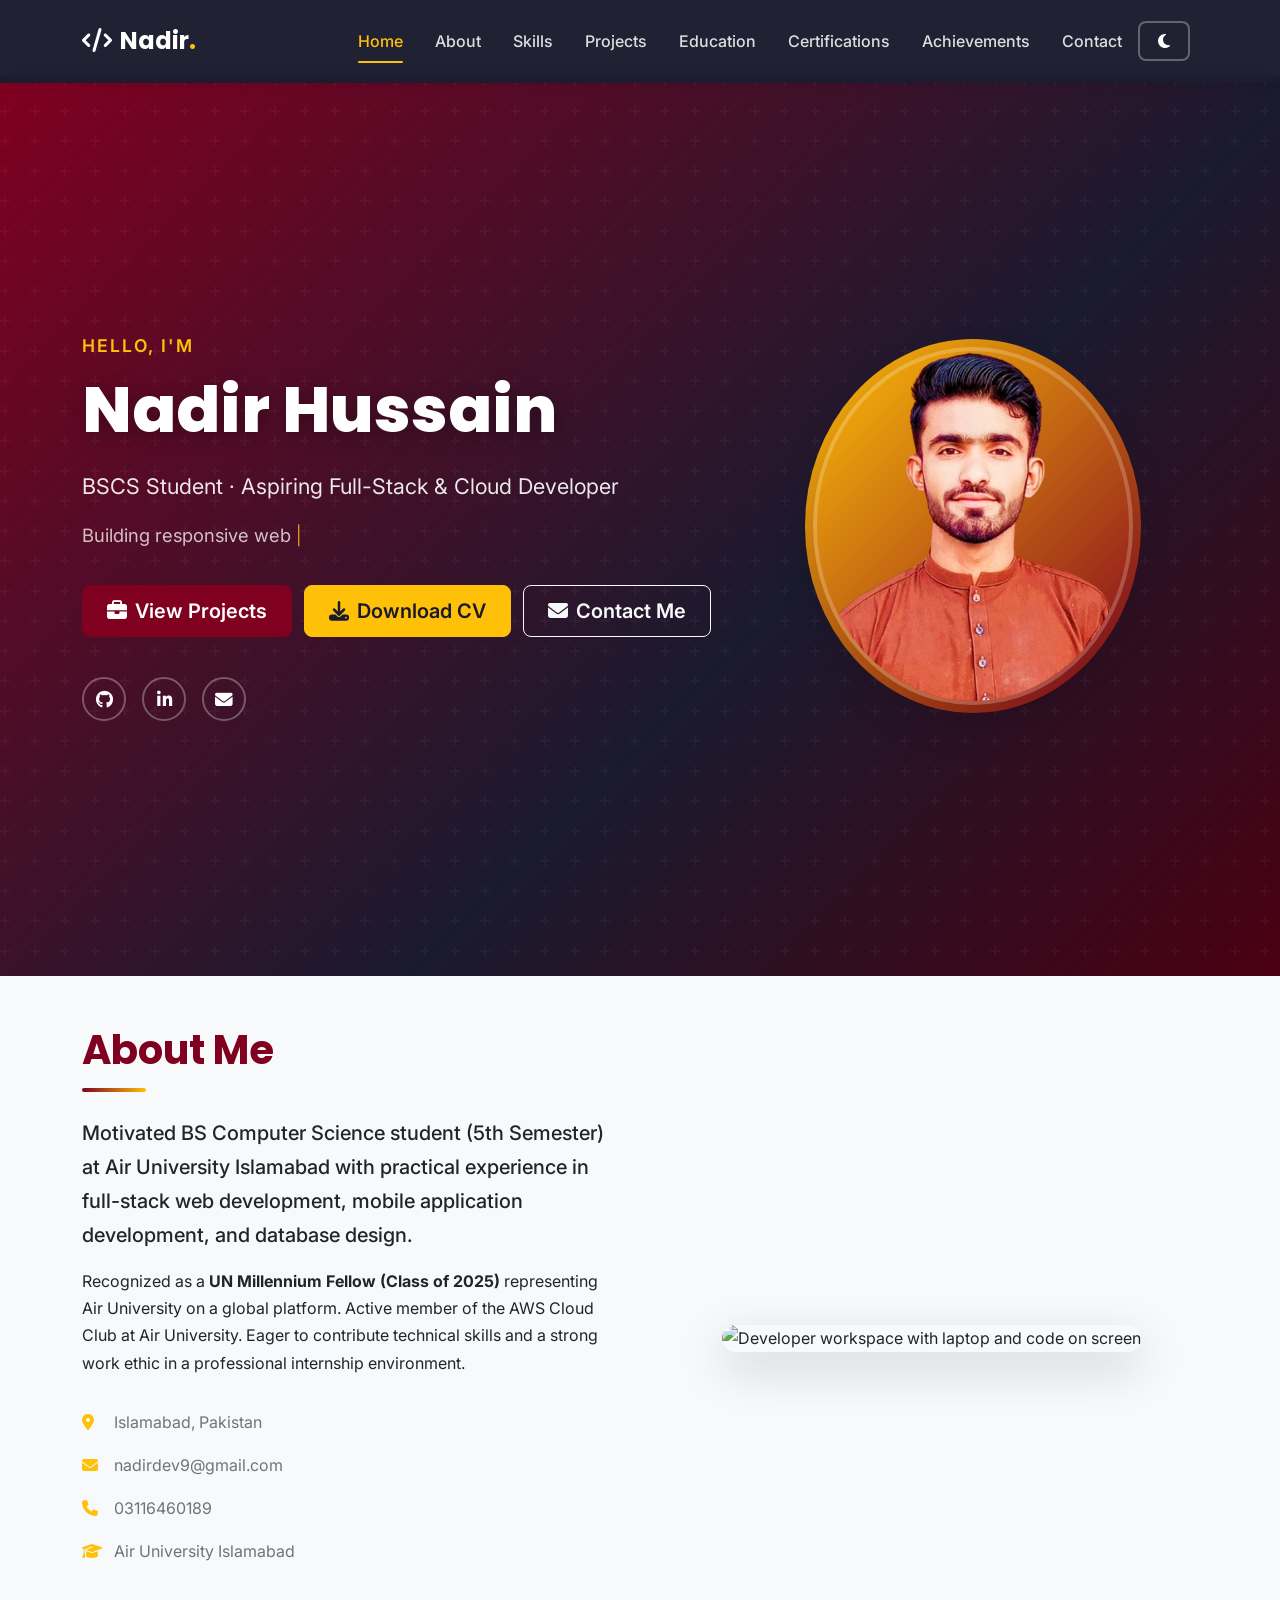
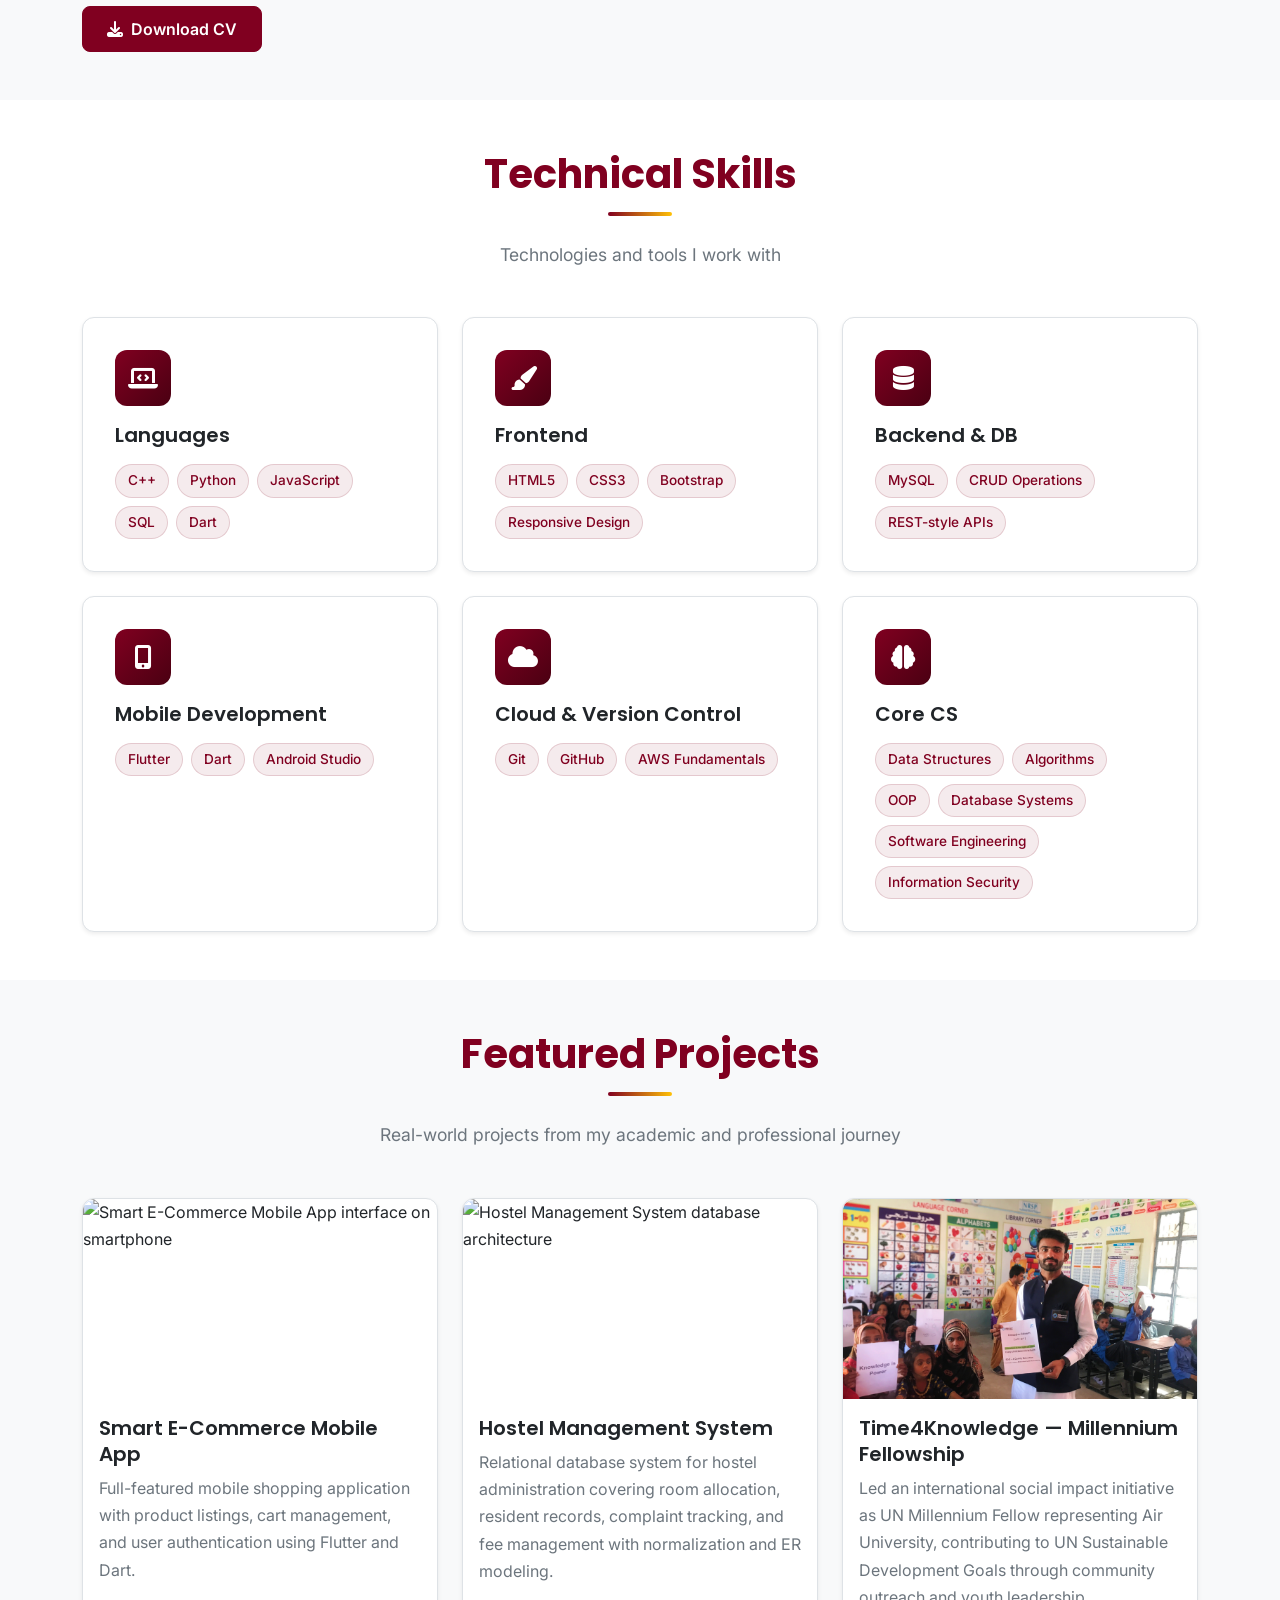
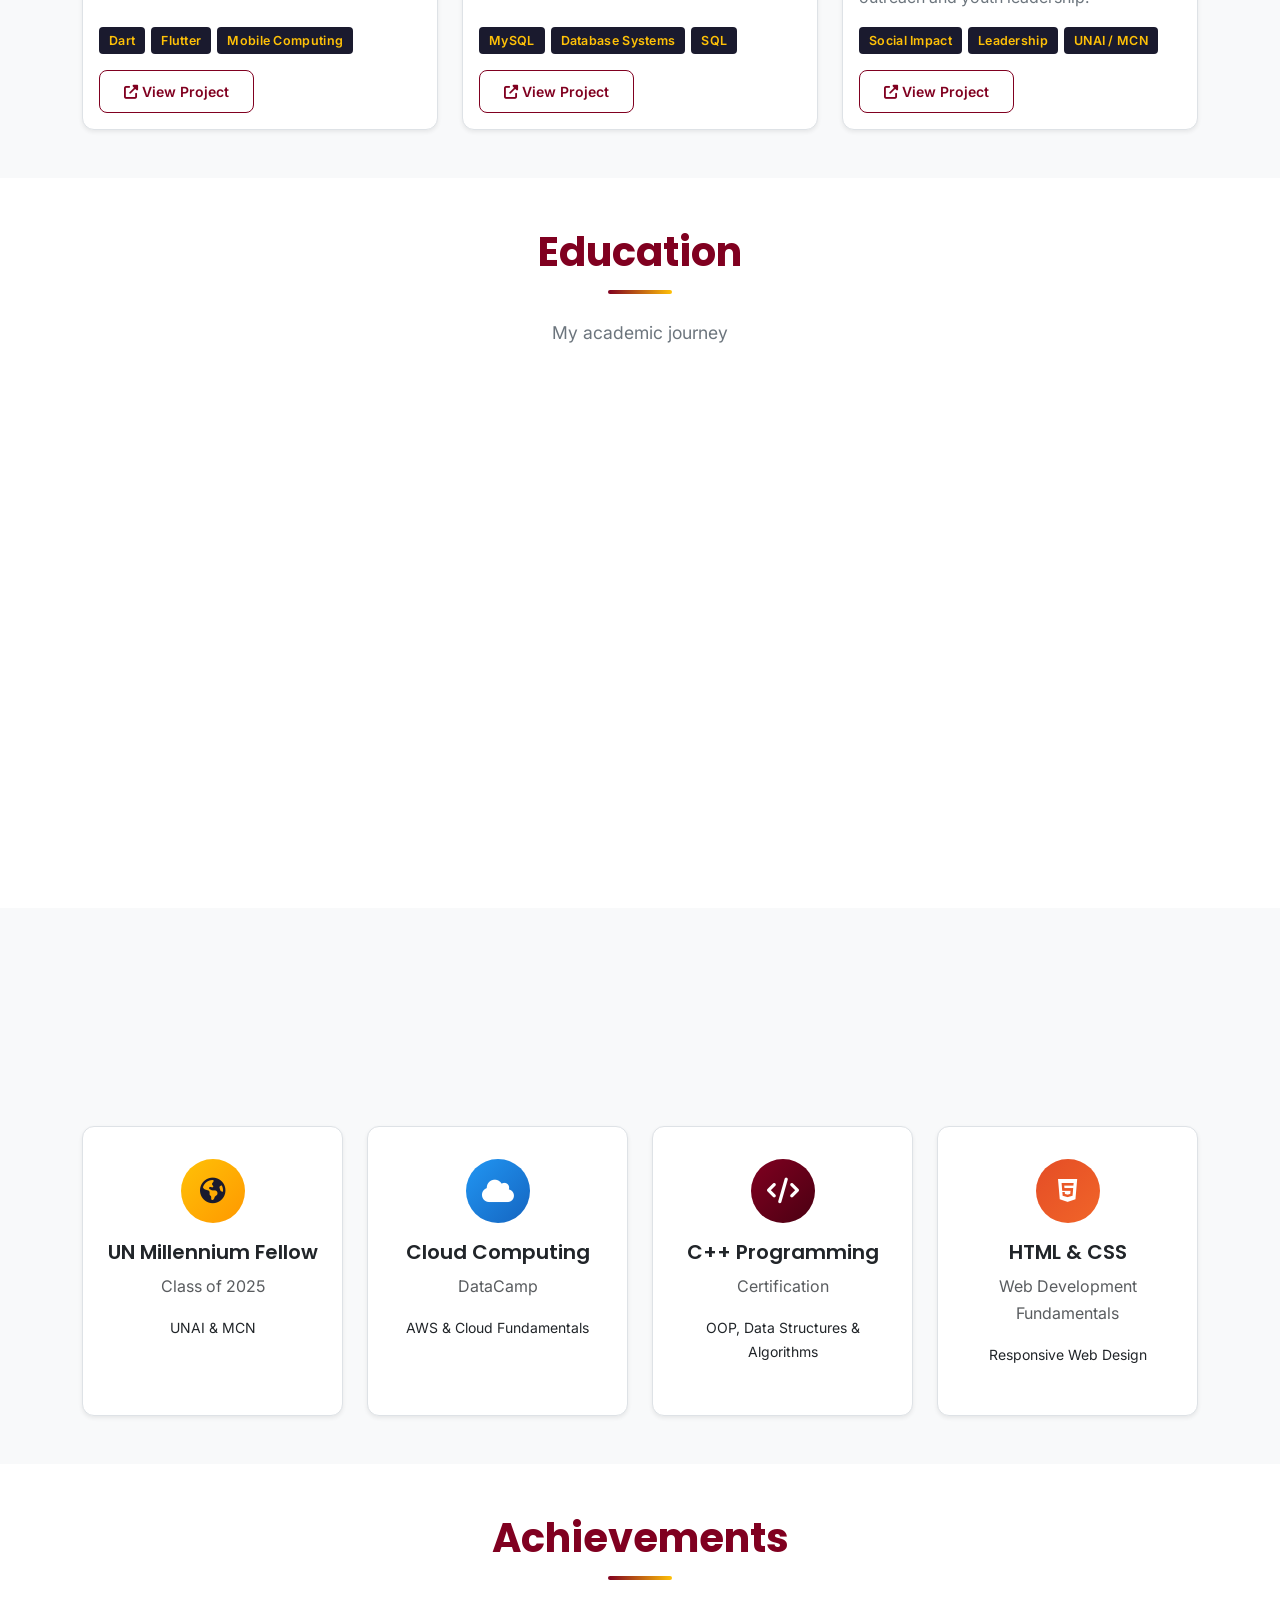
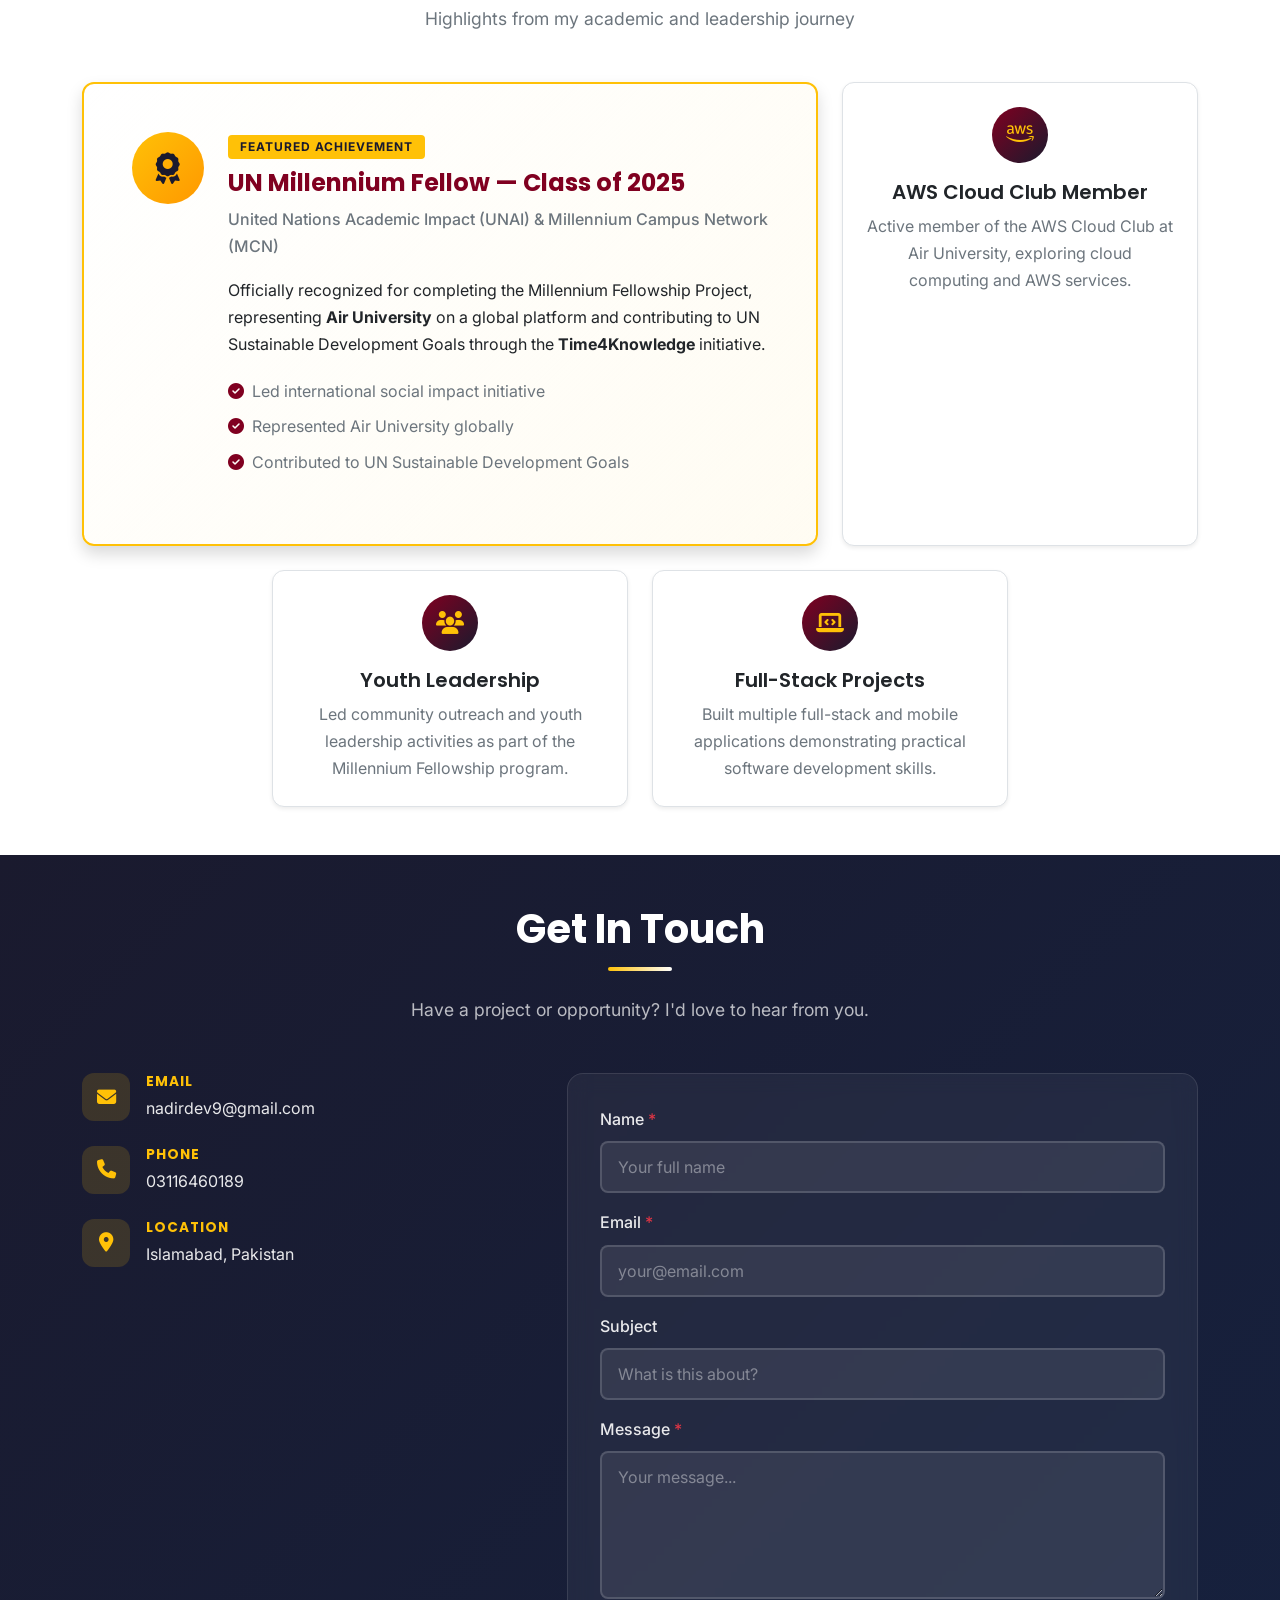
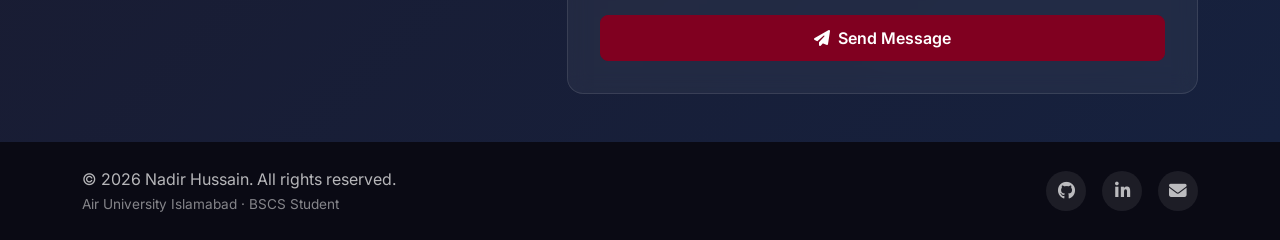
==== index.html @ 91038ac8 "Initial commit: HTML5, CSS3 and Bootstrap demo" ====
<!DOCTYPE html>
<html lang="en" data-theme="light">
<head>
    <meta charset="UTF-8">
    <meta name="viewport" content="width=device-width, initial-scale=1.0">
    <meta name="description" content="Nadir Hussain — BSCS Student, Aspiring Full-Stack & Cloud Developer. Portfolio showcasing projects, skills, and achievements.">
    <meta name="author" content="Nadir Hussain">
    <meta name="keywords" content="Nadir Hussain, Full Stack Developer, Flutter, AWS, Air University, Portfolio">
    <title>Nadir Hussain | Full-Stack & Cloud Developer</title>

    <!-- Google Fonts -->
    <link rel="preconnect" href="https://fonts.googleapis.com">
    <link rel="preconnect" href="https://fonts.gstatic.com" crossorigin>
    <link href="https://fonts.googleapis.com/css2?family=Inter:wght@400;500;600&family=Poppins:wght@600;700;800&display=swap" rel="stylesheet">

    <!-- Bootstrap 5 CDN -->
    <link href="https://cdn.jsdelivr.net/npm/bootstrap@5.3.3/dist/css/bootstrap.min.css" rel="stylesheet">

    <!-- Font Awesome -->
    <link rel="stylesheet" href="https://cdnjs.cloudflare.com/ajax/libs/font-awesome/6.5.0/css/all.min.css">

    <!-- Custom CSS -->
    <link rel="stylesheet" href="style.css">
</head>
<body>

    <!-- ===== SCROLL PROGRESS BAR ===== -->
    <div id="scroll-progress" class="scroll-progress" role="progressbar" aria-label="Page scroll progress" aria-valuemin="0" aria-valuemax="100" aria-valuenow="0"></div>

    <!-- ===== NAVBAR ===== -->
    <nav class="navbar navbar-expand-lg fixed-top" id="mainNavbar" aria-label="Main navigation">
        <div class="container">
            <a class="navbar-brand fw-bold" href="#home">
                <i class="fas fa-code me-2" aria-hidden="true"></i>Nadir<span class="text-accent">.</span>
            </a>

            <div class="d-flex align-items-center order-lg-2 ms-auto ms-lg-0">
                <!-- Dark / Light Mode Toggle -->
                <button id="theme-toggle" class="btn btn-theme-toggle me-2" type="button" aria-label="Toggle dark mode">
                    <i class="fas fa-moon" id="theme-icon" aria-hidden="true"></i>
                </button>

                <button class="navbar-toggler" type="button" data-bs-toggle="collapse" data-bs-target="#navbarNav"
                        aria-controls="navbarNav" aria-expanded="false" aria-label="Toggle navigation">
                    <span class="navbar-toggler-icon"></span>
                </button>
            </div>

            <div class="collapse navbar-collapse" id="navbarNav">
                <ul class="navbar-nav ms-auto">
                    <li class="nav-item"><a class="nav-link active" href="#home">Home</a></li>
                    <li class="nav-item"><a class="nav-link" href="#about">About</a></li>
                    <li class="nav-item"><a class="nav-link" href="#skills">Skills</a></li>
                    <li class="nav-item"><a class="nav-link" href="#projects">Projects</a></li>
                    <li class="nav-item"><a class="nav-link" href="#education">Education</a></li>
                    <li class="nav-item"><a class="nav-link" href="#certifications">Certifications</a></li>
                    <li class="nav-item"><a class="nav-link" href="#achievements">Achievements</a></li>
                    <li class="nav-item"><a class="nav-link" href="#contact">Contact</a></li>
                </ul>
            </div>
        </div>
    </nav>

    <!-- ===== HERO SECTION ===== -->
    <header id="home" class="hero-section d-flex align-items-center">
        <div class="hero-overlay"></div>
        <div class="container position-relative">
            <div class="row align-items-center">
                <div class="col-lg-7 text-center text-lg-start">
                    <p class="hero-greeting fade-in">Hello, I'm</p>
                    <h1 class="hero-name fade-in">Nadir Hussain</h1>
                    <p class="hero-title fade-in">
                        BSCS Student · Aspiring Full-Stack &amp; Cloud Developer
                    </p>
                    <p class="hero-tagline fade-in">
                        <span id="typing-text" aria-live="polite"></span>
                        <span class="typing-cursor" aria-hidden="true">|</span>
                    </p>
                    <div class="hero-buttons fade-in">
                        <a href="#projects" class="btn btn-primary btn-lg me-2 mb-2">
                            <i class="fas fa-briefcase me-2" aria-hidden="true"></i>View Projects
                        </a>
                        <a href="assets/Nadir_Hussain_CV.docx" class="btn btn-accent btn-lg me-2 mb-2" download>
                            <i class="fas fa-download me-2" aria-hidden="true"></i>Download CV
                        </a>
                        <a href="#contact" class="btn btn-outline-light btn-lg mb-2">
                            <i class="fas fa-envelope me-2" aria-hidden="true"></i>Contact Me
                        </a>
                    </div>
                    <div class="hero-social fade-in">
                        <a href="https://github.com/inadirdev" target="_blank" rel="noopener noreferrer" aria-label="GitHub profile">
                            <i class="fab fa-github" aria-hidden="true"></i>
                        </a>
                        <a href="https://www.linkedin.com/in/imnadirdev/" target="_blank" rel="noopener noreferrer" aria-label="LinkedIn profile">
                            <i class="fab fa-linkedin-in" aria-hidden="true"></i>
                        </a>
                        <a href="mailto:nadirdev9@gmail.com" aria-label="Send email">
                            <i class="fas fa-envelope" aria-hidden="true"></i>
                        </a>
                    </div>
                </div>
                <div class="col-lg-5 text-center mt-5 mt-lg-0 fade-in">
                    <div class="hero-avatar-wrapper">
                        <img src="assets/profile.jpg"
                             alt="Nadir Hussain — Professional portrait"
                             class="hero-avatar img-fluid"
                             width="320" height="320">
                    </div>
                </div>
            </div>
        </div>
    </header>

    <!-- ===== ABOUT SECTION ===== -->
    <section id="about" class="py-5 section-padding">
        <div class="container">
            <div class="row align-items-center g-5">
                <div class="col-lg-6 reveal">
                    <h2 class="section-title">About Me</h2>
                    <p class="lead about-lead">
                        Motivated BS Computer Science student (5th Semester) at Air University Islamabad
                        with practical experience in full-stack web development, mobile application
                        development, and database design.
                    </p>
                    <p>
                        Recognized as a <strong>UN Millennium Fellow (Class of 2025)</strong> representing
                        Air University on a global platform. Active member of the AWS Cloud Club at
                        Air University. Eager to contribute technical skills and a strong work ethic
                        in a professional internship environment.
                    </p>
                    <ul class="about-info list-unstyled mt-4">
                        <li><i class="fas fa-map-marker-alt me-2 text-accent" aria-hidden="true"></i>Islamabad, Pakistan</li>
                        <li><i class="fas fa-envelope me-2 text-accent" aria-hidden="true"></i>nadirdev9@gmail.com</li>
                        <li><i class="fas fa-phone me-2 text-accent" aria-hidden="true"></i>03116460189</li>
                        <li><i class="fas fa-graduation-cap me-2 text-accent" aria-hidden="true"></i>Air University Islamabad</li>
                    </ul>
                    <a href="assets/Nadir_Hussain_CV.docx" class="btn btn-primary mt-3" download>
                        <i class="fas fa-download me-2" aria-hidden="true"></i>Download CV
                    </a>
                </div>
                <div class="col-lg-6 text-center reveal">
                    <div class="about-image-wrapper">
                        <img src="https://images.unsplash.com/photo-1517694712202-14dd9538aa97?w=600&h=400&fit=crop"
                             alt="Developer workspace with laptop and code on screen"
                             class="img-fluid rounded-4 shadow-lg about-image"
                             loading="lazy"
                             width="600" height="400">
                    </div>
                </div>
            </div>
        </div>
    </section>

    <!-- ===== SKILLS SECTION ===== -->
    <section id="skills" class="py-5 section-padding bg-section">
        <div class="container">
            <div class="text-center mb-5 reveal">
                <h2 class="section-title text-center">Technical Skills</h2>
                <p class="section-subtitle">Technologies and tools I work with</p>
            </div>

            <div class="row g-4">
                <!-- Languages -->
                <div class="col-sm-6 col-lg-4 reveal">
                    <div class="card h-100 skill-card shadow-sm">
                        <div class="card-body">
                            <div class="skill-icon"><i class="fas fa-laptop-code" aria-hidden="true"></i></div>
                            <h5 class="card-title">Languages</h5>
                            <div class="skill-tags">
                                <span class="skill-badge">C++</span>
                                <span class="skill-badge">Python</span>
                                <span class="skill-badge">JavaScript</span>
                                <span class="skill-badge">SQL</span>
                                <span class="skill-badge">Dart</span>
                            </div>
                        </div>
                    </div>
                </div>

                <!-- Frontend -->
                <div class="col-sm-6 col-lg-4 reveal">
                    <div class="card h-100 skill-card shadow-sm">
                        <div class="card-body">
                            <div class="skill-icon"><i class="fas fa-paint-brush" aria-hidden="true"></i></div>
                            <h5 class="card-title">Frontend</h5>
                            <div class="skill-tags">
                                <span class="skill-badge">HTML5</span>
                                <span class="skill-badge">CSS3</span>
                                <span class="skill-badge">Bootstrap</span>
                                <span class="skill-badge">Responsive Design</span>
                            </div>
                        </div>
                    </div>
                </div>

                <!-- Backend & DB -->
                <div class="col-sm-6 col-lg-4 reveal">
                    <div class="card h-100 skill-card shadow-sm">
                        <div class="card-body">
                            <div class="skill-icon"><i class="fas fa-database" aria-hidden="true"></i></div>
                            <h5 class="card-title">Backend &amp; DB</h5>
                            <div class="skill-tags">
                                <span class="skill-badge">MySQL</span>
                                <span class="skill-badge">CRUD Operations</span>
                                <span class="skill-badge">REST-style APIs</span>
                            </div>
                        </div>
                    </div>
                </div>

                <!-- Mobile Development -->
                <div class="col-sm-6 col-lg-4 reveal">
                    <div class="card h-100 skill-card shadow-sm">
                        <div class="card-body">
                            <div class="skill-icon"><i class="fas fa-mobile-alt" aria-hidden="true"></i></div>
                            <h5 class="card-title">Mobile Development</h5>
                            <div class="skill-tags">
                                <span class="skill-badge">Flutter</span>
                                <span class="skill-badge">Dart</span>
                                <span class="skill-badge">Android Studio</span>
                            </div>
                        </div>
                    </div>
                </div>

                <!-- Cloud & Version Control -->
                <div class="col-sm-6 col-lg-4 reveal">
                    <div class="card h-100 skill-card shadow-sm">
                        <div class="card-body">
                            <div class="skill-icon"><i class="fas fa-cloud" aria-hidden="true"></i></div>
                            <h5 class="card-title">Cloud &amp; Version Control</h5>
                            <div class="skill-tags">
                                <span class="skill-badge">Git</span>
                                <span class="skill-badge">GitHub</span>
                                <span class="skill-badge">AWS Fundamentals</span>
                            </div>
                        </div>
                    </div>
                </div>

                <!-- Core CS -->
                <div class="col-sm-6 col-lg-4 reveal">
                    <div class="card h-100 skill-card shadow-sm">
                        <div class="card-body">
                            <div class="skill-icon"><i class="fas fa-brain" aria-hidden="true"></i></div>
                            <h5 class="card-title">Core CS</h5>
                            <div class="skill-tags">
                                <span class="skill-badge">Data Structures</span>
                                <span class="skill-badge">Algorithms</span>
                                <span class="skill-badge">OOP</span>
                                <span class="skill-badge">Database Systems</span>
                                <span class="skill-badge">Software Engineering</span>
                                <span class="skill-badge">Information Security</span>
                            </div>
                        </div>
                    </div>
                </div>
            </div>
        </div>
    </section>

    <!-- ===== PROJECTS SECTION ===== -->
    <section id="projects" class="py-5 section-padding">
        <div class="container">
            <div class="text-center mb-5 reveal">
                <h2 class="section-title text-center">Featured Projects</h2>
                <p class="section-subtitle">Real-world projects from my academic and professional journey</p>
            </div>

            <div class="row g-4">
                <!-- Project 1 -->
                <div class="col-md-6 col-lg-4 reveal">
                    <article class="card h-100 project-card shadow-sm">
                        <img src="https://images.unsplash.com/photo-1512941937669-90a1b58e7e9c?w=600&h=300&fit=crop"
                             class="card-img-top" alt="Smart E-Commerce Mobile App interface on smartphone"
                             loading="lazy" width="600" height="300">
                        <div class="card-body d-flex flex-column">
                            <h5 class="card-title">Smart E-Commerce Mobile App</h5>
                            <p class="card-text flex-grow-1">
                                Full-featured mobile shopping application with product listings, cart
                                management, and user authentication using Flutter and Dart.
                            </p>
                            <div class="project-tags mb-3">
                                <span class="project-tag">Dart</span>
                                <span class="project-tag">Flutter</span>
                                <span class="project-tag">Mobile Computing</span>
                            </div>
                            <a href="#" class="btn btn-outline-primary btn-sm align-self-start" aria-label="View Smart E-Commerce Mobile App project">
                                <i class="fas fa-external-link-alt me-1" aria-hidden="true"></i>View Project
                            </a>
                        </div>
                    </article>
                </div>

                <!-- Project 2 -->
                <div class="col-md-6 col-lg-4 reveal">
                    <article class="card h-100 project-card shadow-sm">
                        <img src="https://images.unsplash.com/photo-1558494949-ef010cbdcc31?w=600&h=300&fit=crop"
                             class="card-img-top" alt="Hostel Management System database architecture"
                             loading="lazy" width="600" height="300">
                        <div class="card-body d-flex flex-column">
                            <h5 class="card-title">Hostel Management System</h5>
                            <p class="card-text flex-grow-1">
                                Relational database system for hostel administration covering room allocation,
                                resident records, complaint tracking, and fee management with normalization
                                and ER modeling.
                            </p>
                            <div class="project-tags mb-3">
                                <span class="project-tag">MySQL</span>
                                <span class="project-tag">Database Systems</span>
                                <span class="project-tag">SQL</span>
                            </div>
                            <a href="#" class="btn btn-outline-primary btn-sm align-self-start" aria-label="View Hostel Management System project">
                                <i class="fas fa-external-link-alt me-1" aria-hidden="true"></i>View Project
                            </a>
                        </div>
                    </article>
                </div>

                <!-- Project 3 -->
                <div class="col-md-6 col-lg-4 reveal">
                    <article class="card h-100 project-card shadow-sm">
                        <img src="assets/millennium-fellowship.jpg"
                             class="card-img-top" alt="Millennium Fellowship Time4Knowledge social impact initiative"
                             loading="lazy" width="600" height="300">
                        <div class="card-body d-flex flex-column">
                            <h5 class="card-title">Time4Knowledge — Millennium Fellowship</h5>
                            <p class="card-text flex-grow-1">
                                Led an international social impact initiative as UN Millennium Fellow
                                representing Air University, contributing to UN Sustainable Development Goals
                                through community outreach and youth leadership.
                            </p>
                            <div class="project-tags mb-3">
                                <span class="project-tag">Social Impact</span>
                                <span class="project-tag">Leadership</span>
                                <span class="project-tag">UNAI / MCN</span>
                            </div>
                            <a href="https://www.millenniumfellows.org/fellow/2025/au-pk/nadir-hussain" class="btn btn-outline-primary btn-sm align-self-start" aria-label="View Time4Knowledge Millennium Fellowship project">
                                <i class="fas fa-external-link-alt me-1" aria-hidden="true"></i>View Project
                            </a>
                        </div>
                    </article>
                </div>
            </div>
        </div>
    </section>

    <!-- ===== EDUCATION SECTION ===== -->
    <section id="education" class="py-5 section-padding bg-section">
        <div class="container">
            <div class="text-center mb-5 reveal">
                <h2 class="section-title text-center">Education</h2>
                <p class="section-subtitle">My academic journey</p>
            </div>

            <div class="timeline reveal">
                <!-- Education Item 1 -->
                <div class="timeline-item">
                    <div class="timeline-marker"></div>
                    <div class="timeline-content card shadow-sm">
                        <div class="card-body">
                            <span class="timeline-date">2024 – Expected 2028</span>
                            <h5 class="card-title">BS Computer Science</h5>
                            <h6 class="timeline-institution">Air University, Islamabad</h6>
                            <p class="card-text mb-2">
                                Relevant Coursework: Programming Fundamentals, OOP, Data Structures,
                                Database Systems, Information Security, Mobile Computing, Software Engineering
                            </p>
                            <span class="skill-badge">5th Semester</span>
                        </div>
                    </div>
                </div>

                <!-- Education Item 2 -->
                <div class="timeline-item">
                    <div class="timeline-marker"></div>
                    <div class="timeline-content card shadow-sm">
                        <div class="card-body">
                            <span class="timeline-date">2022 – 2024</span>
                            <h5 class="card-title">ICS (Computer Science)</h5>
                            <h6 class="timeline-institution">Govt. Degree College Umerkot, Rajanpur</h6>
                            <p class="card-text mb-0">
                                Intermediate in Computer Science with focus on programming fundamentals
                                and mathematics.
                            </p>
                        </div>
                    </div>
                </div>
            </div>
        </div>
    </section>

    <!-- ===== CERTIFICATIONS SECTION ===== -->
    <section id="certifications" class="py-5 section-padding">
        <div class="container">
            <div class="text-center mb-5 reveal">
                <h2 class="section-title text-center">Certifications</h2>
                <p class="section-subtitle">Professional credentials and learning milestones</p>
            </div>

            <div class="row g-4">
                <div class="col-sm-6 col-lg-3 reveal">
                    <div class="card h-100 cert-card shadow-sm text-center">
                        <div class="card-body">
                            <div class="cert-icon cert-icon-gold">
                                <i class="fas fa-globe-americas" aria-hidden="true"></i>
                            </div>
                            <h5 class="card-title">UN Millennium Fellow</h5>
                            <p class="card-text text-muted">Class of 2025</p>
                            <p class="small">UNAI &amp; MCN</p>
                        </div>
                    </div>
                </div>

                <div class="col-sm-6 col-lg-3 reveal">
                    <div class="card h-100 cert-card shadow-sm text-center">
                        <div class="card-body">
                            <div class="cert-icon cert-icon-cloud">
                                <i class="fas fa-cloud" aria-hidden="true"></i>
                            </div>
                            <h5 class="card-title">Cloud Computing</h5>
                            <p class="card-text text-muted">DataCamp</p>
                            <p class="small">AWS &amp; Cloud Fundamentals</p>
                        </div>
                    </div>
                </div>

                <div class="col-sm-6 col-lg-3 reveal">
                    <div class="card h-100 cert-card shadow-sm text-center">
                        <div class="card-body">
                            <div class="cert-icon cert-icon-code">
                                <i class="fas fa-code" aria-hidden="true"></i>
                            </div>
                            <h5 class="card-title">C++ Programming</h5>
                            <p class="card-text text-muted">Certification</p>
                            <p class="small">OOP, Data Structures &amp; Algorithms</p>
                        </div>
                    </div>
                </div>

                <div class="col-sm-6 col-lg-3 reveal">
                    <div class="card h-100 cert-card shadow-sm text-center">
                        <div class="card-body">
                            <div class="cert-icon cert-icon-web">
                                <i class="fab fa-html5" aria-hidden="true"></i>
                            </div>
                            <h5 class="card-title">HTML &amp; CSS</h5>
                            <p class="card-text text-muted">Web Development Fundamentals</p>
                            <p class="small">Responsive Web Design</p>
                        </div>
                    </div>
                </div>
            </div>
        </div>
    </section>

    <!-- ===== ACHIEVEMENTS SECTION ===== -->
    <section id="achievements" class="py-5 section-padding bg-section">
        <div class="container">
            <div class="text-center mb-5 reveal">
                <h2 class="section-title text-center">Achievements</h2>
                <p class="section-subtitle">Highlights from my academic and leadership journey</p>
            </div>

            <div class="row g-4 justify-content-center">
                <!-- Featured Achievement -->
                <div class="col-lg-8 reveal">
                    <div class="card achievement-featured shadow">
                        <div class="card-body p-4 p-md-5">
                            <div class="d-flex align-items-start gap-4">
                                <div class="achievement-badge">
                                    <i class="fas fa-award" aria-hidden="true"></i>
                                </div>
                                <div>
                                    <span class="achievement-label">Featured Achievement</span>
                                    <h3 class="achievement-title">UN Millennium Fellow — Class of 2025</h3>
                                    <p class="achievement-org">United Nations Academic Impact (UNAI) &amp; Millennium Campus Network (MCN)</p>
                                    <p>
                                        Officially recognized for completing the Millennium Fellowship Project,
                                        representing <strong>Air University</strong> on a global platform and
                                        contributing to UN Sustainable Development Goals through the
                                        <strong>Time4Knowledge</strong> initiative.
                                    </p>
                                    <ul class="achievement-list">
                                        <li><i class="fas fa-check-circle me-2" aria-hidden="true"></i>Led international social impact initiative</li>
                                        <li><i class="fas fa-check-circle me-2" aria-hidden="true"></i>Represented Air University globally</li>
                                        <li><i class="fas fa-check-circle me-2" aria-hidden="true"></i>Contributed to UN Sustainable Development Goals</li>
                                    </ul>
                                </div>
                            </div>
                        </div>
                    </div>
                </div>

                <!-- Other Achievements -->
                <div class="col-sm-6 col-lg-4 reveal">
                    <div class="card h-100 achievement-card shadow-sm">
                        <div class="card-body text-center p-4">
                            <div class="achievement-icon"><i class="fab fa-aws" aria-hidden="true"></i></div>
                            <h5 class="card-title">AWS Cloud Club Member</h5>
                            <p class="card-text">Active member of the AWS Cloud Club at Air University, exploring cloud computing and AWS services.</p>
                        </div>
                    </div>
                </div>

                <div class="col-sm-6 col-lg-4 reveal">
                    <div class="card h-100 achievement-card shadow-sm">
                        <div class="card-body text-center p-4">
                            <div class="achievement-icon"><i class="fas fa-users" aria-hidden="true"></i></div>
                            <h5 class="card-title">Youth Leadership</h5>
                            <p class="card-text">Led community outreach and youth leadership activities as part of the Millennium Fellowship program.</p>
                        </div>
                    </div>
                </div>

                <div class="col-sm-6 col-lg-4 reveal">
                    <div class="card h-100 achievement-card shadow-sm">
                        <div class="card-body text-center p-4">
                            <div class="achievement-icon"><i class="fas fa-laptop-code" aria-hidden="true"></i></div>
                            <h5 class="card-title">Full-Stack Projects</h5>
                            <p class="card-text">Built multiple full-stack and mobile applications demonstrating practical software development skills.</p>
                        </div>
                    </div>
                </div>
            </div>
        </div>
    </section>

    <!-- ===== CONTACT SECTION ===== -->
    <section id="contact" class="py-5 section-padding contact-section">
        <div class="container">
            <div class="text-center mb-5 reveal">
                <h2 class="section-title text-center">Get In Touch</h2>
                <p class="section-subtitle">Have a project or opportunity? I'd love to hear from you.</p>
            </div>

            <div class="row g-5">
                <!-- Contact Info -->
                <div class="col-lg-5 reveal">
                    <div class="contact-info">
                        <div class="contact-item">
                            <div class="contact-icon"><i class="fas fa-envelope" aria-hidden="true"></i></div>
                            <div>
                                <h6>Email</h6>
                                <a href="mailto:nadirdev9@gmail.com">nadirdev9@gmail.com</a>
                            </div>
                        </div>
                        <div class="contact-item">
                            <div class="contact-icon"><i class="fas fa-phone" aria-hidden="true"></i></div>
                            <div>
                                <h6>Phone</h6>
                                <a href="tel:+923116460189">03116460189</a>
                            </div>
                        </div>
                        <div class="contact-item">
                            <div class="contact-icon"><i class="fas fa-map-marker-alt" aria-hidden="true"></i></div>
                            <div>
                                <h6>Location</h6>
                                <p>Islamabad, Pakistan</p>
                            </div>
                        </div>
                    </div>
                </div>

                <!-- Contact Form -->
                <div class="col-lg-7 reveal">
                    <form id="contact-form" class="contact-form" novalidate>
                        <div class="mb-3">
                            <label for="name" class="form-label">Name <span class="text-danger">*</span></label>
                            <input type="text" class="form-control" id="name" name="name"
                                   placeholder="Your full name" required aria-describedby="name-error">
                            <div id="name-error" class="invalid-feedback">Please enter your name.</div>
                        </div>
                        <div class="mb-3">
                            <label for="email" class="form-label">Email <span class="text-danger">*</span></label>
                            <input type="email" class="form-control" id="email" name="email"
                                   placeholder="your@email.com" required aria-describedby="email-error">
                            <div id="email-error" class="invalid-feedback">Please enter a valid email address.</div>
                        </div>
                        <div class="mb-3">
                            <label for="subject" class="form-label">Subject</label>
                            <input type="text" class="form-control" id="subject" name="subject"
                                   placeholder="What is this about?">
                        </div>
                        <div class="mb-3">
                            <label for="message" class="form-label">Message <span class="text-danger">*</span></label>
                            <textarea class="form-control" id="message" name="message" rows="5"
                                      placeholder="Your message..." required aria-describedby="message-error"></textarea>
                            <div id="message-error" class="invalid-feedback">Please enter your message (minimum 10 characters).</div>
                        </div>
                        <button type="submit" class="btn btn-primary w-100">
                            <i class="fas fa-paper-plane me-2" aria-hidden="true"></i>Send Message
                        </button>
                        <div id="form-success" class="alert alert-success mt-3 d-none" role="alert">
                            <i class="fas fa-check-circle me-2" aria-hidden="true"></i>
                            Thank you! Your message has been sent successfully.
                        </div>
                    </form>
                </div>
            </div>
        </div>
    </section>

    <!-- ===== FOOTER ===== -->
    <footer class="site-footer py-4">
        <div class="container">
            <div class="row align-items-center">
                <div class="col-md-6 text-center text-md-start mb-3 mb-md-0">
                    <p class="mb-0">&copy; 2026 Nadir Hussain. All rights reserved.</p>
                    <p class="footer-sub mb-0">Air University Islamabad · BSCS Student</p>
                </div>
                <div class="col-md-6 text-center text-md-end">
                    <div class="social-links">
                        <a href="https://github.com/inadirdev" target="_blank" rel="noopener noreferrer" aria-label="GitHub">
                            <i class="fab fa-github" aria-hidden="true"></i>
                        </a>
                        <a href="https://www.linkedin.com/in/imnadirdev//" target="_blank" rel="noopener noreferrer" aria-label="LinkedIn">
                            <i class="fab fa-linkedin-in" aria-hidden="true"></i>
                        </a>
                        <a href="mailto:nadirdev9@gmail.com" aria-label="Email">
                            <i class="fas fa-envelope" aria-hidden="true"></i>
                        </a>
                    </div>
                </div>
            </div>
        </div>
    </footer>

    <!-- ===== BACK TO TOP BUTTON ===== -->
    <button id="back-to-top" class="back-to-top" type="button" aria-label="Back to top">
        <i class="fas fa-arrow-up" aria-hidden="true"></i>
    </button>

    <!-- Bootstrap 5 JS -->
    <script src="https://cdn.jsdelivr.net/npm/bootstrap@5.3.3/dist/js/bootstrap.bundle.min.js"></script>

    <!-- Custom JS -->
    <script src="script.js"></script>
</body>
</html>
---- style.css ----
/* ============================================================
   NADIR HUSSAIN — PROFESSIONAL PORTFOLIO STYLESHEET
   Lab 01 Full Stack Web Development | Air University
   ============================================================ */

/* ===== CSS CUSTOM PROPERTIES (THEME) ===== */
:root {
    /* Color Palette */
    --color-primary: #800020;
    --color-primary-dark: #4a0012;
    --color-secondary: #1a1a2e;
    --color-accent: #ffc107;
    --color-accent-hover: #e0aa00;

    /* Light Mode */
    --bg-body: #f8f9fa;
    --bg-section: #ffffff;
    --bg-card: #ffffff;
    --bg-navbar: rgba(26, 26, 46, 0.97);
    --text-primary: #212529;
    --text-secondary: #6c757d;
    --text-muted: #868e96;
    --border-color: #dee2e6;
    --shadow-sm: 0 2px 8px rgba(0, 0, 0, 0.08);
    --shadow-md: 0 8px 24px rgba(0, 0, 0, 0.12);
    --shadow-lg: 0 16px 40px rgba(0, 0, 0, 0.15);

    /* Spacing (8px base system) */
    --space-xs: 8px;
    --space-sm: 16px;
    --space-md: 24px;
    --space-lg: 32px;
    --space-xl: 48px;
    --space-2xl: 64px;

    /* Typography */
    --font-heading: 'Poppins', sans-serif;
    --font-body: 'Inter', sans-serif;

    /* Transitions */
    --transition-fast: 0.2s ease;
    --transition-base: 0.3s ease;
    --transition-slow: 0.5s ease;
}

/* Dark Mode Variables */
[data-theme="dark"] {
    --bg-body: #0f0f1a;
    --bg-section: #1a1a2e;
    --bg-card: #1e1e32;
    --bg-navbar: rgba(15, 15, 26, 0.97);
    --text-primary: #e0e0e0;
    --text-secondary: #adb5bd;
    --text-muted: #868e96;
    --border-color: #2d2d44;
    --shadow-sm: 0 2px 8px rgba(0, 0, 0, 0.3);
    --shadow-md: 0 8px 24px rgba(0, 0, 0, 0.4);
    --shadow-lg: 0 16px 40px rgba(0, 0, 0, 0.5);
}

/* ===== GLOBAL RESET & BASE ===== */
*,
*::before,
*::after {
    margin: 0;
    padding: 0;
    box-sizing: border-box;
}

html {
    scroll-behavior: smooth;
}

body {
    font-family: var(--font-body);
    font-weight: 400;
    background-color: var(--bg-body);
    color: var(--text-primary);
    padding-top: 72px;
    line-height: 1.7;
    transition: background-color var(--transition-base), color var(--transition-base);
}

h1, h2, h3, h4, h5, h6 {
    font-family: var(--font-heading);
    font-weight: 700;
    line-height: 1.3;
}

a {
    color: var(--color-primary);
    text-decoration: none;
    transition: color var(--transition-fast);
}

a:hover {
    color: var(--color-primary-dark);
}

img {
    max-width: 100%;
    height: auto;
}

.text-accent {
    color: var(--color-accent) !important;
}

/* ===== SCROLL PROGRESS BAR ===== */
.scroll-progress {
    position: fixed;
    top: 0;
    left: 0;
    height: 4px;
    width: 0%;
    background: linear-gradient(90deg, var(--color-primary), var(--color-accent));
    z-index: 9999;
    transition: width 0.1s linear;
}

/* ===== NAVBAR ===== */
.navbar {
    background-color: var(--bg-navbar) !important;
    backdrop-filter: blur(10px);
    box-shadow: var(--shadow-sm);
    padding: var(--space-sm) 0;
    transition: background-color var(--transition-base), box-shadow var(--transition-base);
}

.navbar.scrolled {
    box-shadow: var(--shadow-md);
}

.navbar-brand {
    font-family: var(--font-heading);
    font-size: 1.5rem;
    color: #ffffff !important;
}

.navbar-brand:hover {
    color: var(--color-accent) !important;
}

.nav-link {
    font-weight: 500;
    color: rgba(255, 255, 255, 0.85) !important;
    padding: var(--space-xs) var(--space-sm) !important;
    position: relative;
    transition: color var(--transition-fast);
}

.nav-link:hover,
.nav-link.active {
    color: var(--color-accent) !important;
}

.nav-link.active::after {
    content: '';
    position: absolute;
    bottom: 0;
    left: var(--space-sm);
    right: var(--space-sm);
    height: 2px;
    background-color: var(--color-accent);
    border-radius: 1px;
}

.navbar-toggler {
    border-color: rgba(255, 255, 255, 0.3);
}

.navbar-toggler-icon {
    filter: invert(1);
}

/* Theme Toggle Button */
.btn-theme-toggle {
    background: transparent;
    border: 2px solid rgba(255, 255, 255, 0.3);
    color: #ffffff;
    width: 40px;
    height: 40px;
    border-radius: 50%;
    display: flex;
    align-items: center;
    justify-content: center;
    padding: 0;
    transition: all var(--transition-fast);
}

.btn-theme-toggle:hover {
    border-color: var(--color-accent);
    color: var(--color-accent);
    transform: rotate(15deg);
}

/* ===== SECTION UTILITIES ===== */
.section-padding {
    padding: var(--space-2xl) 0;
}

.bg-section {
    background-color: var(--bg-section);
    transition: background-color var(--transition-base);
}

.section-title {
    font-size: 2.25rem;
    font-weight: 700;
    color: var(--color-primary);
    position: relative;
    padding-bottom: var(--space-sm);
    margin-bottom: var(--space-md);
}

.section-title::after {
    content: '';
    position: absolute;
    bottom: 0;
    left: 0;
    width: 64px;
    height: 4px;
    background: linear-gradient(90deg, var(--color-primary), var(--color-accent));
    border-radius: 2px;
}

.text-center .section-title::after {
    left: 50%;
    transform: translateX(-50%);
}

.section-subtitle {
    color: var(--text-secondary);
    font-size: 1.1rem;
    max-width: 600px;
    margin: 0 auto;
}

/* ===== SCROLL REVEAL ANIMATIONS ===== */
.reveal {
    opacity: 0;
    transform: translateY(32px);
    transition: opacity 0.7s ease, transform 0.7s ease;
}

.reveal.visible {
    opacity: 1;
    transform: translateY(0);
}

.fade-in {
    animation: fadeInUp 0.8s ease forwards;
}

.fade-in:nth-child(2) { animation-delay: 0.15s; }
.fade-in:nth-child(3) { animation-delay: 0.3s; }
.fade-in:nth-child(4) { animation-delay: 0.45s; }
.fade-in:nth-child(5) { animation-delay: 0.6s; }

@keyframes fadeInUp {
    from {
        opacity: 0;
        transform: translateY(24px);
    }
    to {
        opacity: 1;
        transform: translateY(0);
    }
}

@keyframes fadeInDown {
    from {
        opacity: 0;
        transform: translateY(-24px);
    }
    to {
        opacity: 1;
        transform: translateY(0);
    }
}

@keyframes blink {
    0%, 100% { opacity: 1; }
    50% { opacity: 0; }
}

/* ===== HERO SECTION ===== */
.hero-section {
    min-height: 100vh;
    background: linear-gradient(135deg, var(--color-primary) 0%, var(--color-secondary) 60%, var(--color-primary-dark) 100%);
    position: relative;
    overflow: hidden;
    padding: var(--space-2xl) 0;
}

.hero-overlay {
    position: absolute;
    inset: 0;
    background: url("data:image/svg+xml,%3Csvg width='60' height='60' viewBox='0 0 60 60' xmlns='http://www.w3.org/2000/svg'%3E%3Cg fill='none' fill-rule='evenodd'%3E%3Cg fill='%23ffffff' fill-opacity='0.03'%3E%3Cpath d='M36 34v-4h-2v4h-4v2h4v4h2v-4h4v-2h-4zm0-30V0h-2v4h-4v2h4v4h2V6h4V4h-4zM6 34v-4H4v4H0v2h4v4h2v-4h4v-2H6zM6 4V0H4v4H0v2h4v4h2V6h4V4H6z'/%3E%3C/g%3E%3C/g%3E%3C/svg%3E");
    pointer-events: none;
}

.hero-greeting {
    color: var(--color-accent);
    font-size: 1.1rem;
    font-weight: 600;
    letter-spacing: 2px;
    text-transform: uppercase;
    margin-bottom: var(--space-xs);
}

.hero-name {
    font-size: clamp(2.5rem, 6vw, 4rem);
    font-weight: 800;
    color: #ffffff;
    text-shadow: 2px 4px 20px rgba(0, 0, 0, 0.3);
    margin-bottom: var(--space-sm);
}

.hero-title {
    font-size: clamp(1rem, 2.5vw, 1.35rem);
    color: rgba(255, 255, 255, 0.9);
    margin-bottom: var(--space-sm);
}

.hero-tagline {
    font-size: 1.15rem;
    color: rgba(255, 255, 255, 0.75);
    min-height: 1.8em;
    margin-bottom: var(--space-lg);
    font-family: var(--font-body);
}

.typing-cursor {
    color: var(--color-accent);
    animation: blink 0.8s infinite;
    font-weight: 300;
}

.hero-buttons {
    margin-bottom: var(--space-lg);
}

.hero-social {
    display: flex;
    gap: var(--space-sm);
    justify-content: center;
}

@media (min-width: 992px) {
    .hero-social {
        justify-content: flex-start;
    }
}

.hero-social a {
    display: flex;
    align-items: center;
    justify-content: center;
    width: 44px;
    height: 44px;
    border-radius: 50%;
    border: 2px solid rgba(255, 255, 255, 0.3);
    color: #ffffff;
    font-size: 1.1rem;
    transition: all var(--transition-fast);
}

.hero-social a:hover {
    background-color: var(--color-accent);
    border-color: var(--color-accent);
    color: var(--color-secondary);
    transform: translateY(-3px);
}

.hero-avatar-wrapper {
    position: relative;
    display: inline-block;
}

.hero-avatar-wrapper::before {
    content: '';
    position: absolute;
    inset: -8px;
    border-radius: 50%;
    background: linear-gradient(135deg, var(--color-accent), var(--color-primary));
    z-index: -1;
}

.hero-avatar {
    border-radius: 50%;
    border: 4px solid rgba(255, 255, 255, 0.2);
    box-shadow: var(--shadow-lg);
}

/* ===== BUTTONS ===== */
.btn {
    border-radius: 8px;
    padding: 10px 24px;
    font-weight: 600;
    font-family: var(--font-body);
    transition: all var(--transition-base);
}

.btn-primary {
    background-color: var(--color-primary);
    border-color: var(--color-primary);
    color: #ffffff;
}

.btn-primary:hover,
.btn-primary:focus {
    background-color: var(--color-primary-dark);
    border-color: var(--color-primary-dark);
    transform: translateY(-2px);
    box-shadow: 0 6px 20px rgba(128, 0, 32, 0.4);
    color: #ffffff;
}

.btn-accent {
    background-color: var(--color-accent);
    border-color: var(--color-accent);
    color: var(--color-secondary);
}

.btn-accent:hover {
    background-color: var(--color-accent-hover);
    border-color: var(--color-accent-hover);
    transform: translateY(-2px);
    box-shadow: 0 6px 20px rgba(255, 193, 7, 0.4);
    color: var(--color-secondary);
}

.btn-outline-light:hover {
    transform: translateY(-2px);
    background-color: rgba(255, 255, 255, 0.1);
}

.btn-outline-primary {
    color: var(--color-primary);
    border-color: var(--color-primary);
}

.btn-outline-primary:hover {
    background-color: var(--color-primary);
    border-color: var(--color-primary);
    color: #ffffff;
}

/* ===== CARDS (GLOBAL) ===== */
.card {
    background-color: var(--bg-card);
    border: 1px solid var(--border-color);
    border-radius: 12px;
    transition: transform var(--transition-base), box-shadow var(--transition-base), background-color var(--transition-base);
}

.card:hover {
    transform: translateY(-6px);
    box-shadow: var(--shadow-lg) !important;
}

.card-title {
    font-family: var(--font-heading);
    font-weight: 600;
    color: var(--text-primary);
}

.card-text {
    color: var(--text-secondary);
}

/* ===== ABOUT SECTION ===== */
.about-lead {
    color: var(--text-primary);
    font-weight: 500;
}

.about-info li {
    padding: var(--space-xs) 0;
    color: var(--text-secondary);
}

.about-info li i {
    width: 24px;
}

.about-image-wrapper {
    position: relative;
}

.about-image {
    object-fit: cover;
    max-height: 400px;
    width: 100%;
}

/* ===== SKILLS SECTION ===== */
.skill-card .card-body {
    padding: var(--space-lg);
}

.skill-icon {
    width: 56px;
    height: 56px;
    border-radius: 12px;
    background: linear-gradient(135deg, var(--color-primary), var(--color-primary-dark));
    display: flex;
    align-items: center;
    justify-content: center;
    margin-bottom: var(--space-sm);
}

.skill-icon i {
    font-size: 1.5rem;
    color: #ffffff;
}

.skill-tags {
    display: flex;
    flex-wrap: wrap;
    gap: var(--space-xs);
    margin-top: var(--space-sm);
}

.skill-badge {
    display: inline-block;
    padding: 4px 12px;
    background-color: rgba(128, 0, 32, 0.08);
    color: var(--color-primary);
    border-radius: 20px;
    font-size: 0.85rem;
    font-weight: 500;
    border: 1px solid rgba(128, 0, 32, 0.15);
    transition: all var(--transition-fast);
}

[data-theme="dark"] .skill-badge {
    background-color: rgba(128, 0, 32, 0.25);
    border-color: rgba(128, 0, 32, 0.4);
    color: #f0a0b0;
}

.skill-badge:hover {
    background-color: var(--color-primary);
    color: #ffffff;
    transform: scale(1.05);
}

/* ===== PROJECTS SECTION ===== */
.project-card .card-img-top {
    height: 200px;
    object-fit: cover;
    border-radius: 12px 12px 0 0;
}

.project-tags {
    display: flex;
    flex-wrap: wrap;
    gap: 6px;
}

.project-tag {
    display: inline-block;
    padding: 3px 10px;
    background-color: var(--color-secondary);
    color: var(--color-accent);
    border-radius: 4px;
    font-size: 0.78rem;
    font-weight: 600;
    letter-spacing: 0.3px;
}

[data-theme="dark"] .project-tag {
    background-color: rgba(255, 193, 7, 0.15);
    color: var(--color-accent);
}

/* ===== EDUCATION TIMELINE ===== */
.timeline {
    position: relative;
    max-width: 800px;
    margin: 0 auto;
    padding-left: var(--space-lg);
}

.timeline::before {
    content: '';
    position: absolute;
    left: 8px;
    top: 0;
    bottom: 0;
    width: 3px;
    background: linear-gradient(to bottom, var(--color-primary), var(--color-accent));
    border-radius: 2px;
}

.timeline-item {
    position: relative;
    margin-bottom: var(--space-xl);
    padding-left: var(--space-lg);
}

.timeline-item:last-child {
    margin-bottom: 0;
}

.timeline-marker {
    position: absolute;
    left: -24px;
    top: 24px;
    width: 16px;
    height: 16px;
    border-radius: 50%;
    background-color: var(--color-accent);
    border: 3px solid var(--color-primary);
    z-index: 1;
    transition: transform var(--transition-fast);
}

.timeline-item:hover .timeline-marker {
    transform: scale(1.3);
}

.timeline-content {
    border-left: 3px solid var(--color-primary);
}

.timeline-date {
    display: inline-block;
    padding: 2px 12px;
    background-color: rgba(128, 0, 32, 0.1);
    color: var(--color-primary);
    border-radius: 20px;
    font-size: 0.85rem;
    font-weight: 600;
    margin-bottom: var(--space-xs);
}

[data-theme="dark"] .timeline-date {
    background-color: rgba(128, 0, 32, 0.3);
    color: #f0a0b0;
}

.timeline-institution {
    color: var(--text-secondary);
    font-weight: 500;
    margin-bottom: var(--space-xs);
}

/* ===== CERTIFICATIONS ===== */
.cert-card .card-body {
    padding: var(--space-lg) var(--space-md);
}

.cert-icon {
    width: 64px;
    height: 64px;
    border-radius: 50%;
    display: flex;
    align-items: center;
    justify-content: center;
    margin: 0 auto var(--space-sm);
    font-size: 1.6rem;
    color: #ffffff;
    transition: transform var(--transition-base);
}

.cert-card:hover .cert-icon {
    transform: scale(1.1) rotate(5deg);
}

.cert-icon-gold {
    background: linear-gradient(135deg, var(--color-accent), #ff9800);
    color: var(--color-secondary);
}

.cert-icon-cloud {
    background: linear-gradient(135deg, #2196F3, #1565C0);
}

.cert-icon-code {
    background: linear-gradient(135deg, var(--color-primary), var(--color-primary-dark));
}

.cert-icon-web {
    background: linear-gradient(135deg, #e44d26, #f16529);
}

/* ===== ACHIEVEMENTS ===== */
.achievement-featured {
    border: 2px solid var(--color-accent);
    background: linear-gradient(135deg, var(--bg-card) 0%, rgba(255, 193, 7, 0.05) 100%);
}

.achievement-badge {
    flex-shrink: 0;
    width: 72px;
    height: 72px;
    border-radius: 50%;
    background: linear-gradient(135deg, var(--color-accent), #ff9800);
    display: flex;
    align-items: center;
    justify-content: center;
    font-size: 2rem;
    color: var(--color-secondary);
}

.achievement-label {
    display: inline-block;
    padding: 2px 12px;
    background-color: var(--color-accent);
    color: var(--color-secondary);
    border-radius: 4px;
    font-size: 0.75rem;
    font-weight: 700;
    text-transform: uppercase;
    letter-spacing: 1px;
    margin-bottom: var(--space-xs);
}

.achievement-title {
    font-size: 1.5rem;
    color: var(--color-primary);
    margin-bottom: var(--space-xs);
}

[data-theme="dark"] .achievement-title {
    color: #f0a0b0;
}

.achievement-org {
    color: var(--text-secondary);
    font-weight: 500;
    margin-bottom: var(--space-sm);
}

.achievement-list {
    list-style: none;
    padding: 0;
    margin-top: var(--space-sm);
}

.achievement-list li {
    padding: 4px 0;
    color: var(--text-secondary);
}

.achievement-list li i {
    color: var(--color-primary);
}

.achievement-icon {
    width: 56px;
    height: 56px;
    border-radius: 50%;
    background: linear-gradient(135deg, var(--color-primary), var(--color-secondary));
    display: flex;
    align-items: center;
    justify-content: center;
    margin: 0 auto var(--space-sm);
    font-size: 1.4rem;
    color: var(--color-accent);
}

/* ===== CONTACT SECTION ===== */
.contact-section {
    background: linear-gradient(135deg, var(--color-secondary) 0%, #16213e 100%);
    color: #ffffff;
}

.contact-section .section-title {
    color: #ffffff;
}

.contact-section .section-title::after {
    background: linear-gradient(90deg, var(--color-accent), #ffffff);
}

.contact-section .section-subtitle {
    color: rgba(255, 255, 255, 0.7);
}

.contact-info {
    display: flex;
    flex-direction: column;
    gap: var(--space-md);
}

.contact-item {
    display: flex;
    align-items: flex-start;
    gap: var(--space-sm);
}

.contact-icon {
    width: 48px;
    height: 48px;
    border-radius: 12px;
    background: rgba(255, 193, 7, 0.15);
    display: flex;
    align-items: center;
    justify-content: center;
    flex-shrink: 0;
}

.contact-icon i {
    color: var(--color-accent);
    font-size: 1.2rem;
}

.contact-item h6 {
    color: var(--color-accent);
    font-size: 0.85rem;
    text-transform: uppercase;
    letter-spacing: 1px;
    margin-bottom: 4px;
}

.contact-item a,
.contact-item p {
    color: rgba(255, 255, 255, 0.9);
    margin: 0;
}

.contact-item a:hover {
    color: var(--color-accent);
}

.contact-form {
    background: rgba(255, 255, 255, 0.05);
    padding: var(--space-lg);
    border-radius: 16px;
    border: 1px solid rgba(255, 255, 255, 0.1);
    backdrop-filter: blur(10px);
}

.contact-form .form-label {
    color: rgba(255, 255, 255, 0.9);
    font-weight: 500;
}

.contact-form .form-control {
    background: rgba(255, 255, 255, 0.08);
    border: 2px solid rgba(255, 255, 255, 0.15);
    color: #ffffff;
    border-radius: 8px;
    padding: 12px 16px;
    transition: border-color var(--transition-fast), box-shadow var(--transition-fast);
}

.contact-form .form-control::placeholder {
    color: rgba(255, 255, 255, 0.4);
}

.contact-form .form-control:focus {
    background: rgba(255, 255, 255, 0.12);
    border-color: var(--color-accent);
    box-shadow: 0 0 0 0.2rem rgba(255, 193, 7, 0.25);
    color: #ffffff;
}

.contact-form .form-control.is-invalid {
    border-color: #dc3545;
}

.contact-form .invalid-feedback {
    color: #ff6b6b;
}

/* ===== FOOTER ===== */
.site-footer {
    background-color: #0a0a14;
    color: rgba(255, 255, 255, 0.7);
}

.footer-sub {
    font-size: 0.85rem;
    color: rgba(255, 255, 255, 0.5);
}

.social-links {
    display: flex;
    gap: var(--space-sm);
    justify-content: center;
}

@media (min-width: 768px) {
    .social-links {
        justify-content: flex-end;
    }
}

.social-links a {
    display: flex;
    align-items: center;
    justify-content: center;
    width: 40px;
    height: 40px;
    border-radius: 50%;
    background: rgba(255, 255, 255, 0.08);
    color: rgba(255, 255, 255, 0.7);
    font-size: 1.1rem;
    transition: all var(--transition-fast);
}

.social-links a:hover {
    background: var(--color-accent);
    color: var(--color-secondary);
    transform: translateY(-3px);
}

/* ===== BACK TO TOP BUTTON ===== */
.back-to-top {
    position: fixed;
    bottom: 24px;
    right: 24px;
    width: 48px;
    height: 48px;
    border-radius: 50%;
    background: var(--color-primary);
    color: #ffffff;
    border: none;
    cursor: pointer;
    display: flex;
    align-items: center;
    justify-content: center;
    font-size: 1.1rem;
    box-shadow: var(--shadow-md);
    opacity: 0;
    visibility: hidden;
    transform: translateY(16px);
    transition: all var(--transition-base);
    z-index: 1000;
}

.back-to-top.visible {
    opacity: 1;
    visibility: visible;
    transform: translateY(0);
}

.back-to-top:hover {
    background: var(--color-accent);
    color: var(--color-secondary);
    transform: translateY(-4px);
}

/* ===== RESPONSIVE BREAKPOINTS ===== */

/* Extra small devices (< 576px) — mobile-first defaults above */

/* Small devices (≥ 576px) */
@media (min-width: 576px) {
    .section-title {
        font-size: 2rem;
    }

    .hero-buttons .btn {
        width: auto;
    }
}

/* Medium devices (≥ 768px) */
@media (min-width: 768px) {
    .section-padding {
        padding: 80px 0;
    }

    .section-title {
        font-size: 2.25rem;
    }

    .timeline {
        padding-left: var(--space-xl);
    }
}

/* Large devices (≥ 992px) */
@media (min-width: 992px) {
    body {
        padding-top: 76px;
    }

    .section-title {
        font-size: 2.5rem;
    }

    .hero-section {
        padding: var(--space-2xl) 0;
    }
}

/* Extra large devices (≥ 1200px) */
@media (min-width: 1200px) {
    .container {
        max-width: 1140px;
    }

    .hero-name {
        font-size: 4rem;
    }
}

/* Mobile adjustments */
@media (max-width: 767px) {
    body {
        padding-top: 64px;
    }

    .section-padding {
        padding: var(--space-xl) 0;
    }

    .section-title {
        font-size: 1.75rem;
    }

    .hero-name {
        font-size: 2.25rem;
    }

    .hero-buttons .btn {
        display: block;
        width: 100%;
        margin-right: 0 !important;
    }

    .achievement-featured .d-flex {
        flex-direction: column;
        text-align: center;
    }

    .achievement-badge {
        margin: 0 auto var(--space-sm);
    }

    .timeline {
        padding-left: var(--space-md);
    }

    .timeline-item {
        padding-left: var(--space-md);
    }

    .nav-link.active::after {
        display: none;
    }
}

/* Reduced motion preference */
@media (prefers-reduced-motion: reduce) {
    *,
    *::before,
    *::after {
        animation-duration: 0.01ms !important;
        animation-iteration-count: 1 !important;
        transition-duration: 0.01ms !important;
    }

    .reveal {
        opacity: 1;
        transform: none;
    }

    html {
        scroll-behavior: auto;
    }
}
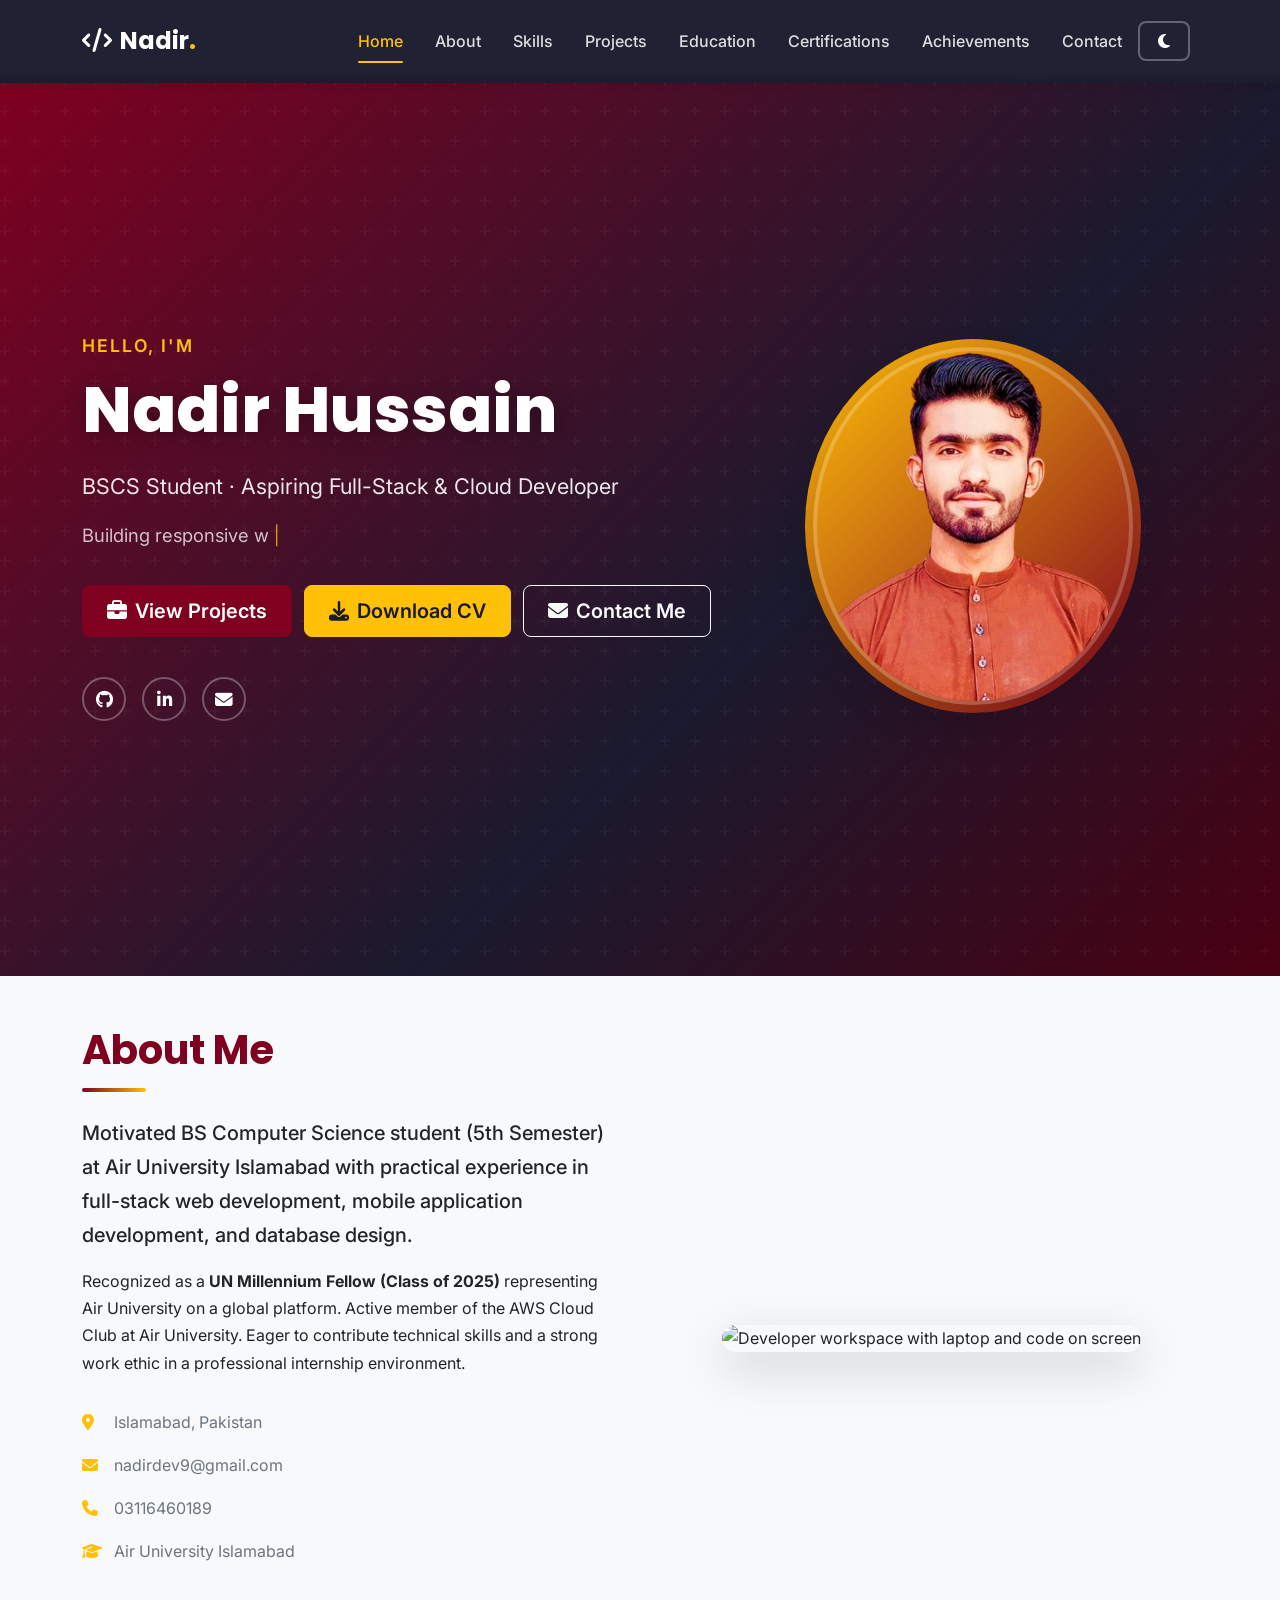
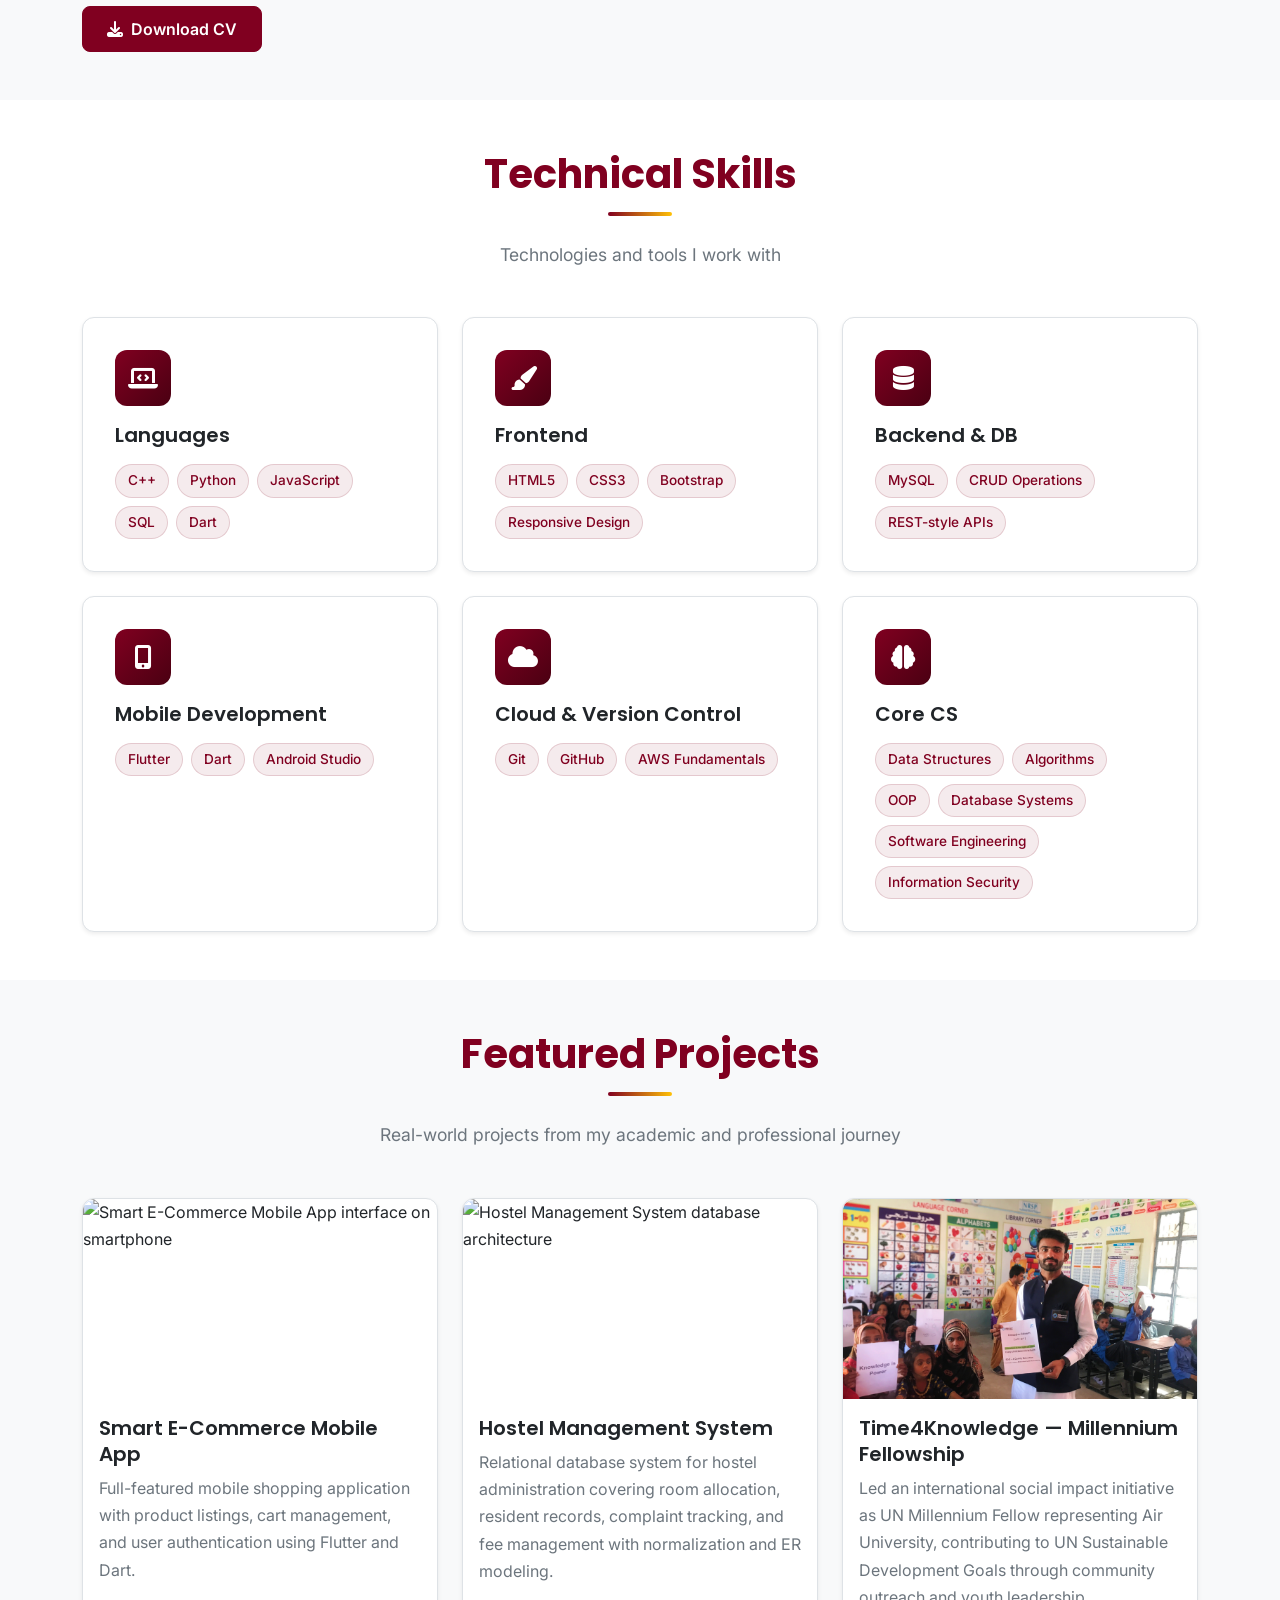
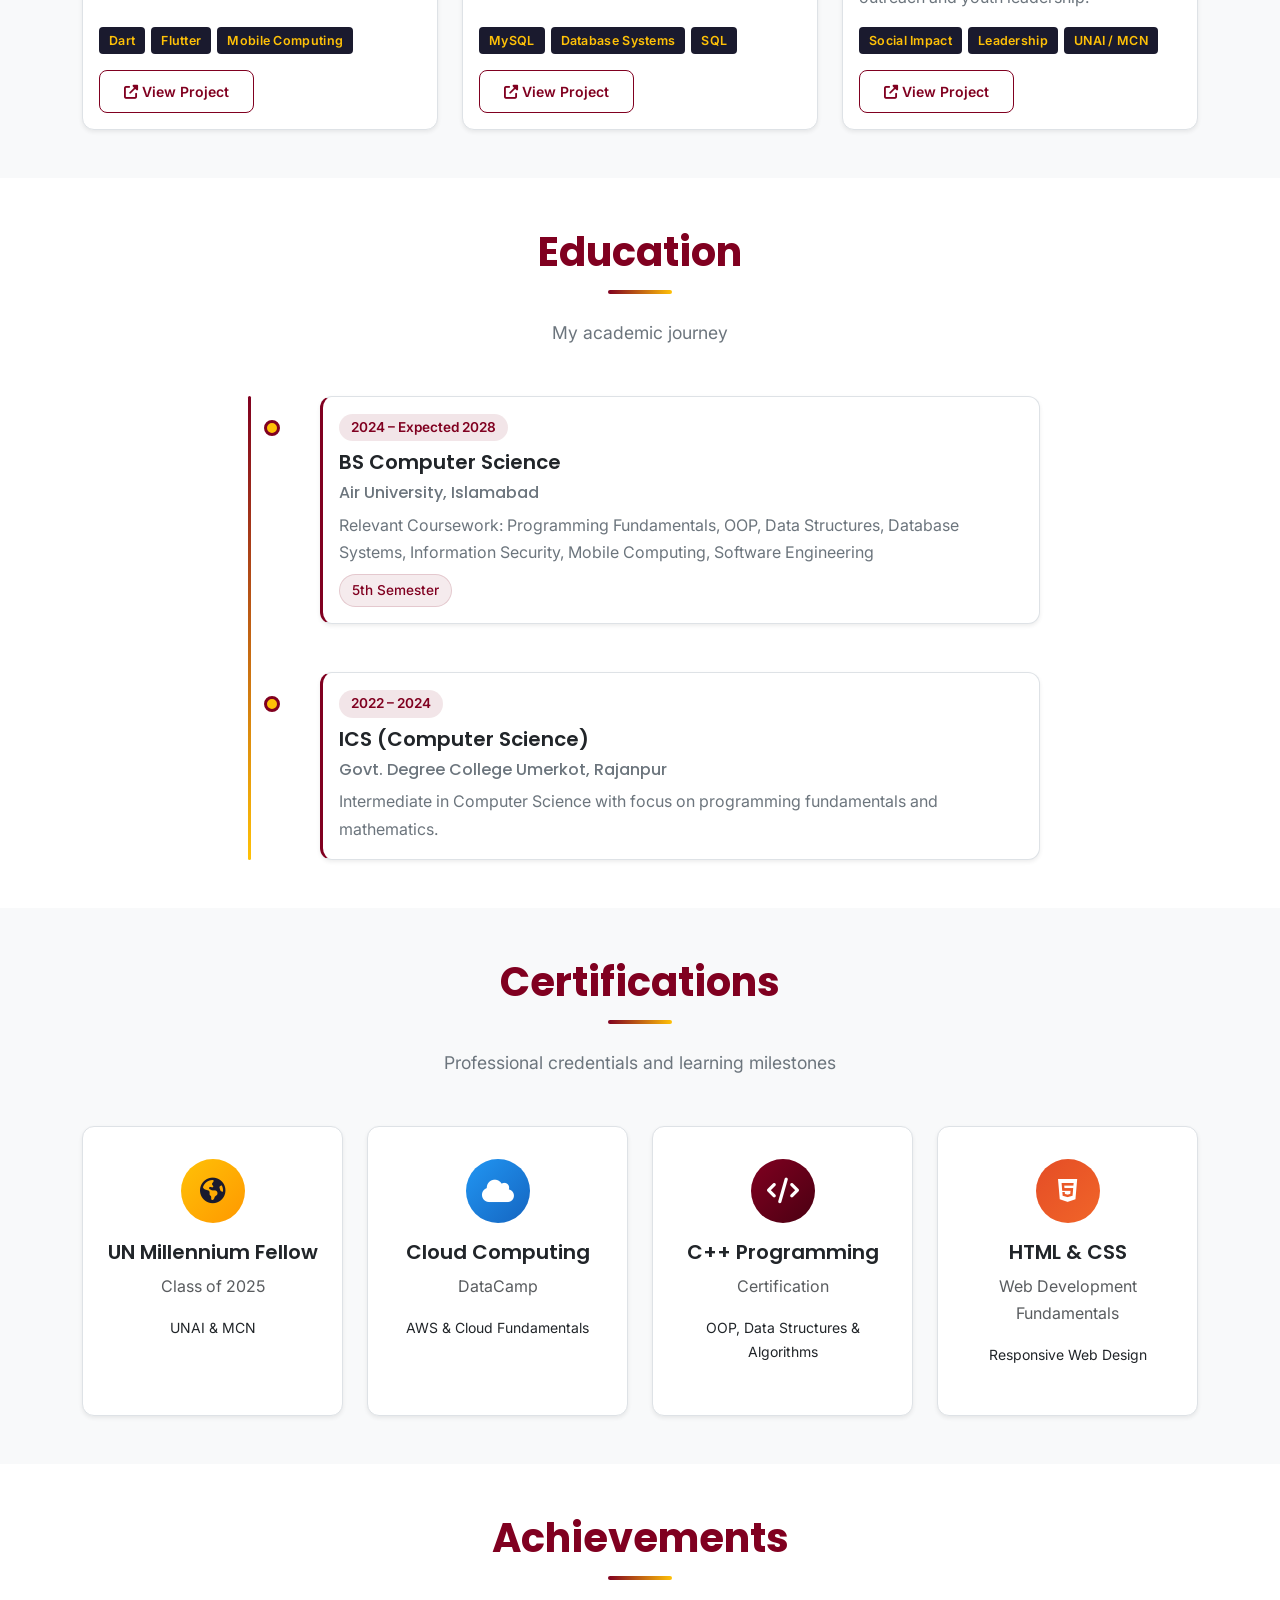
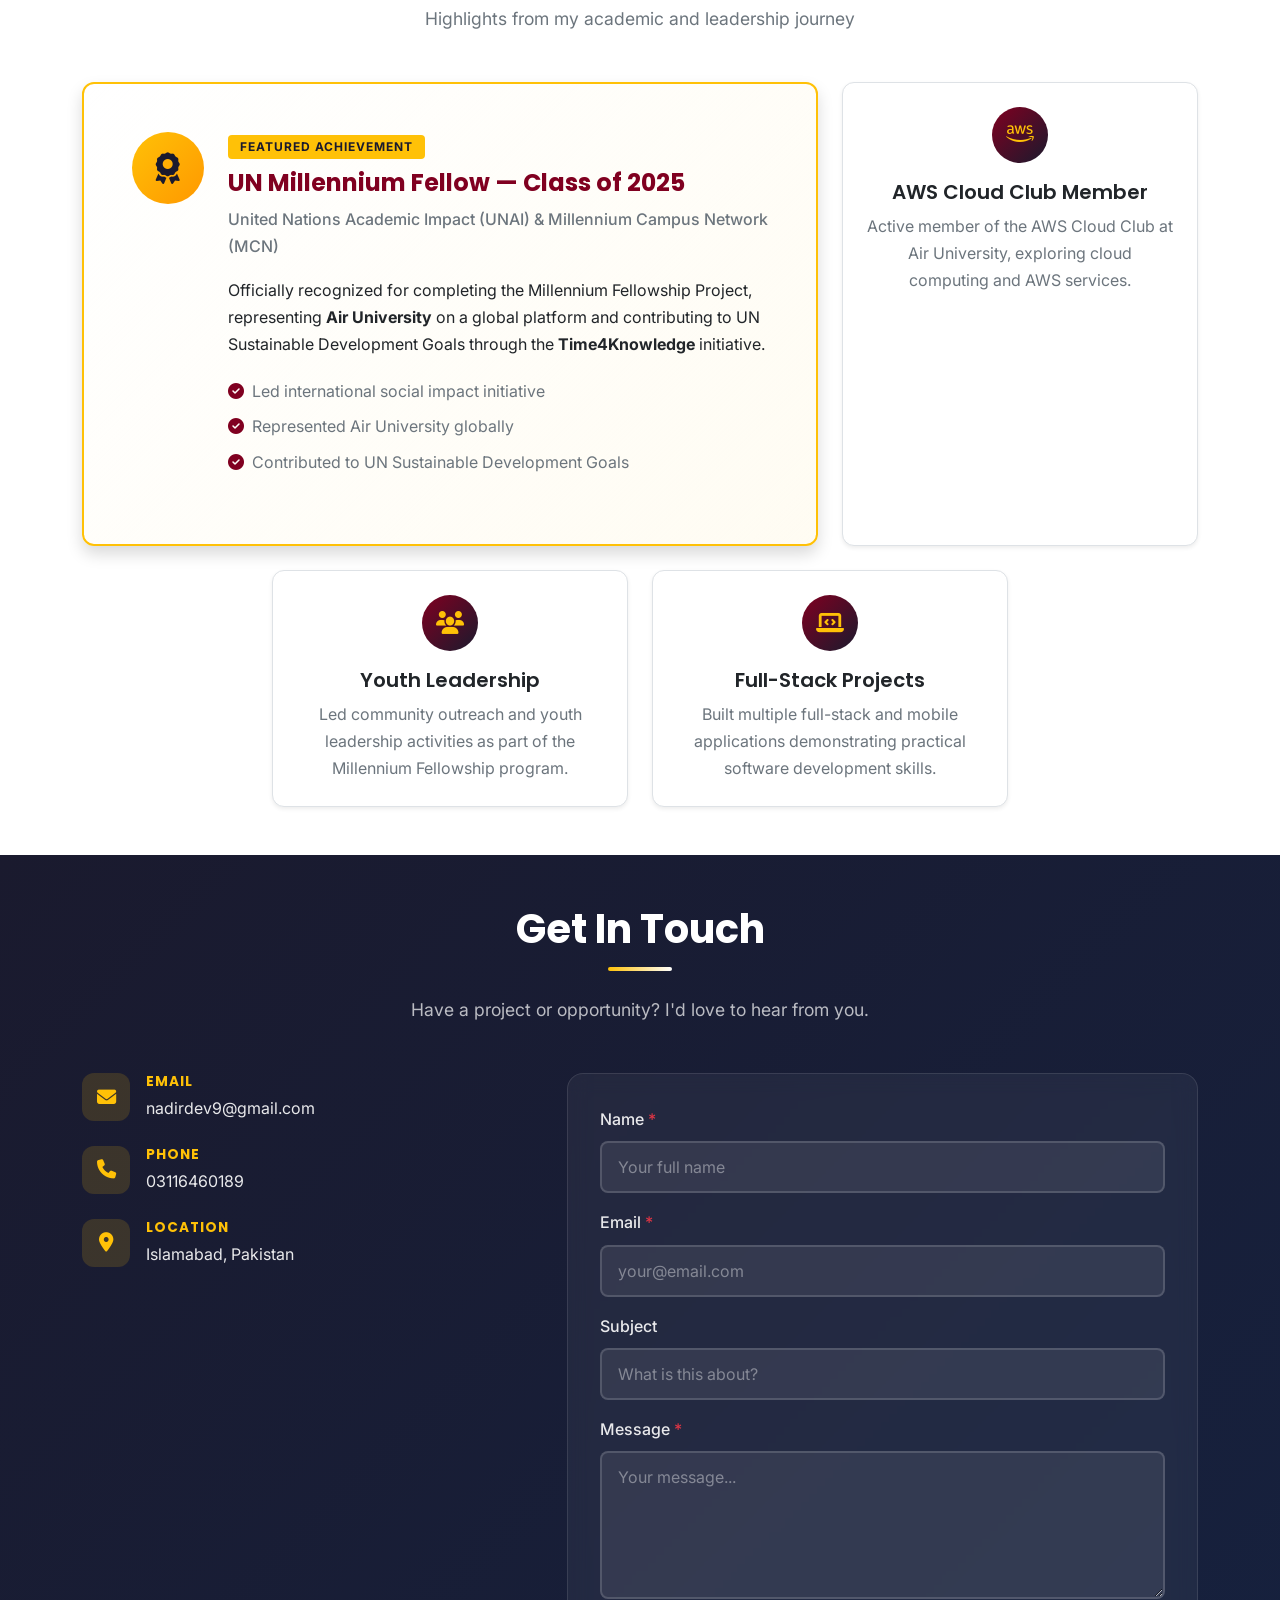
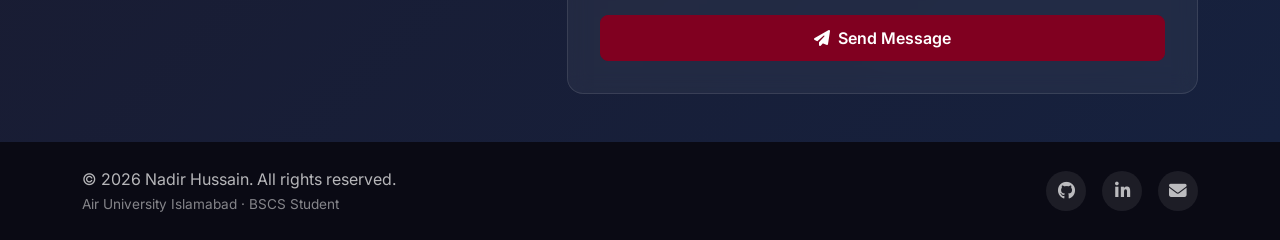
==== commit 6170b817: "style: Update hero section styling" ====
--- a/index.html
+++ b/index.html
@@ -614,7 +614,7 @@
                         <a href="https://github.com/inadirdev" target="_blank" rel="noopener noreferrer" aria-label="GitHub">
                             <i class="fab fa-github" aria-hidden="true"></i>
                         </a>
-                        <a href="https://www.linkedin.com/in/imnadirdev//" target="_blank" rel="noopener noreferrer" aria-label="LinkedIn">
+                        <a href="https://www.linkedin.com/in/imnadirdev/A/" target="_blank" rel="noopener noreferrer" aria-label="LinkedIn">
                             <i class="fab fa-linkedin-in" aria-hidden="true"></i>
                         </a>
                         <a href="mailto:nadirdev9@gmail.com" aria-label="Email">
